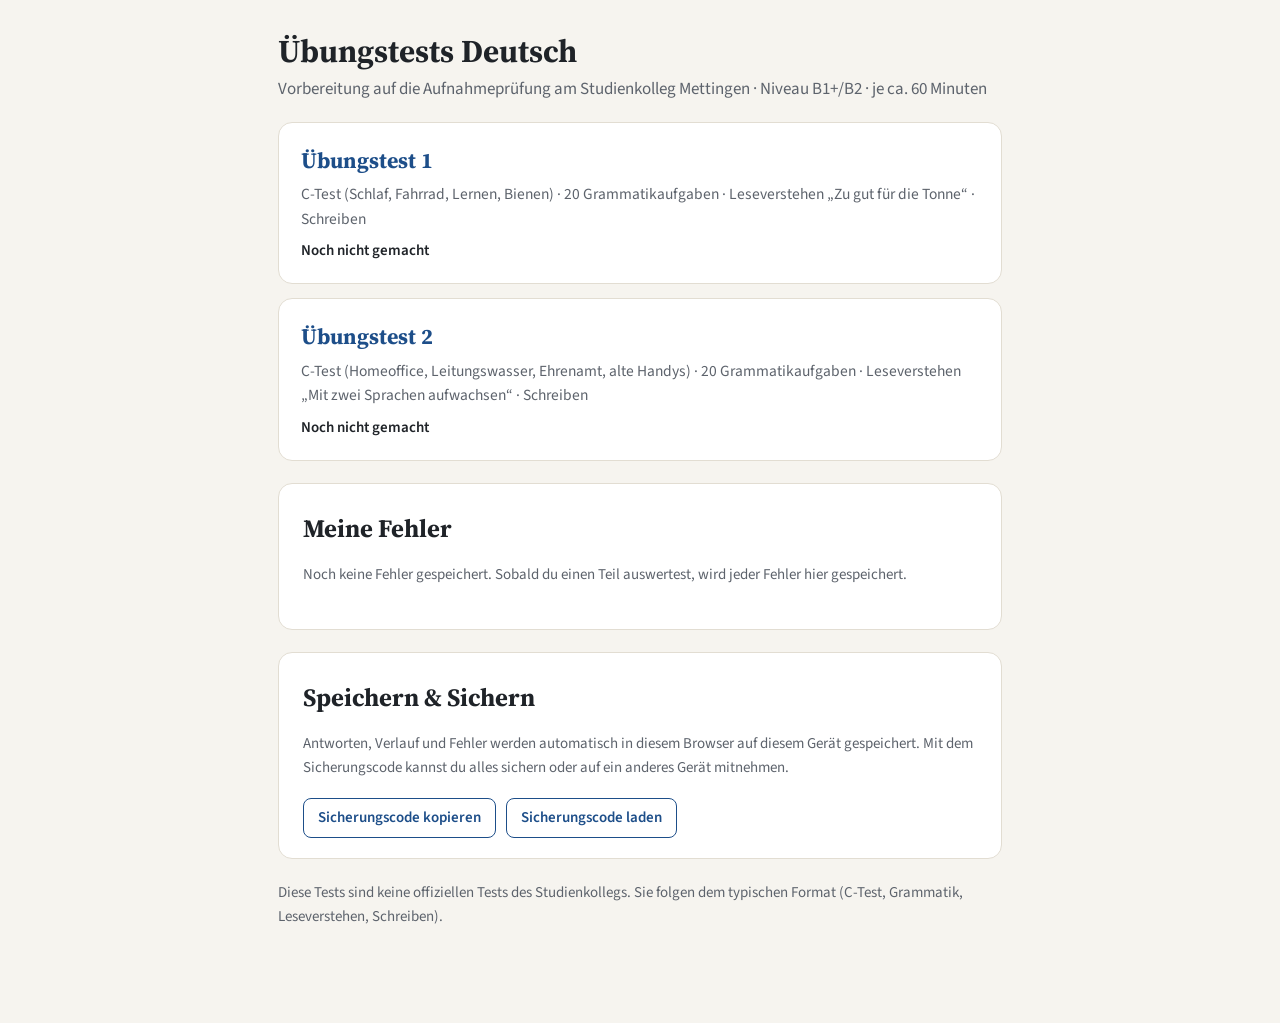
==== Mettingen/index.html @ e2f60149 "Add /Mettingen: German practice tests for the Studienkolleg entrance exam Overview page, two tests (" ====
<!DOCTYPE html>
<html lang="de">
<head>
<meta charset="utf-8">
<meta name="robots" content="noindex, nofollow">
<meta name="viewport" content="width=device-width, initial-scale=1">
<title>Übungstests Deutsch – Studienkolleg Mettingen</title>
<link rel="preconnect" href="https://fonts.googleapis.com">
<link href="https://fonts.googleapis.com/css2?family=Source+Sans+3:wght@400;600;700&family=Source+Serif+4:opsz,wght@8..60,400;8..60,600&display=swap" rel="stylesheet">
<link rel="stylesheet" href="app.css?v=1">
<style>
main{max-width:760px}
a.tcard{display:block; background:var(--card); border:1px solid var(--line); border-radius:14px; padding:20px 22px; margin:14px 0; text-decoration:none; color:inherit; transition:border-color .2s, transform .2s}
a.tcard:hover{border-color:var(--accent); transform:translateY(-2px)}
a.tcard h2{font-size:22px; margin:0 0 4px; color:var(--accent)}
a.tcard p{margin:0; color:var(--muted); font-size:15.5px}
a.tcard .stat{margin-top:8px; font-size:15px; font-weight:600; color:var(--ink)}
.mlist{list-style:none; margin:10px 0 0; padding:0}
.mlist li{padding:10px 0; border-bottom:1px solid var(--line); font-size:15.5px}
.mlist .where{font-size:13px; color:var(--muted); font-weight:600}
.mlist .ctx{font-family:"Source Serif 4",Georgia,serif; margin:2px 0}
.mlist .ctx mark{background:var(--badbg); color:var(--bad); border-radius:3px; padding:0 2px}
.mlist .ans{font-size:14.5px}
.mlist .ans s{color:var(--bad)}
.mlist .ans b{color:var(--ok)}
.mlist .ex{font-size:14px; color:var(--muted)}
.chips{display:flex; gap:8px; flex-wrap:wrap; margin:8px 0}
.chip{font-size:14px; background:var(--accent-soft); border-radius:20px; padding:3px 12px}
</style>
</head>
<body>
<main>
  <h1>Übungstests Deutsch</h1>
  <p class="lead">Vorbereitung auf die Aufnahmeprüfung am Studienkolleg Mettingen · Niveau B1+/B2 · je ca. 60 Minuten</p>

  <div id="tests"></div>

  <section class="card" id="fehler">
    <h2>Meine Fehler</h2>
    <p class="meta" id="mCount"></p>
    <div class="chips" id="mChips"></div>
    <div class="actions" style="margin-top:6px">
      <button type="button" id="exportBtn">Fehler exportieren</button>
      <button type="button" class="ghost" id="viewBtn">Fehler ansehen</button>
    </div>
    <ul class="mlist" id="mList" hidden></ul>
  </section>

  <section class="card">
    <h2>Speichern &amp; Sichern</h2>
    <p class="save-state">Antworten, Verlauf und Fehler werden automatisch in diesem Browser auf diesem Gerät gespeichert. Mit dem Sicherungscode kannst du alles sichern oder auf ein anderes Gerät mitnehmen.</p>
    <div class="actions">
      <button type="button" class="ghost" id="backupBtn">Sicherungscode kopieren</button>
      <button type="button" class="ghost" id="restoreBtn">Sicherungscode laden</button>
    </div>
  </section>

  <p class="meta">Diese Tests sind keine offiziellen Tests des Studienkollegs. Sie folgen dem typischen Format (C-Test, Grammatik, Leseverstehen, Schreiben).</p>
</main>

<script src="common.js?v=1"></script>
<script>
(function(){
const M = window.MT, $ = id => document.getElementById(id);

function render(){
  const s = M.store;
  $('tests').innerHTML = Object.entries(M.TESTS).map(([id, t]) => {
    const h = s.history.filter(x => x.test === id);
    const pct = x => Math.round(x.total / x.max * 100);
    const started = s.tests[id] && (Object.keys(s.tests[id].c || {}).length || Object.keys(s.tests[id].r || {}).length);
    const stat = h.length
      ? `${h.length} ${h.length === 1 ? 'Versuch' : 'Versuche'} · bestes Ergebnis ${Math.max(...h.map(pct))} % · zuletzt ${pct(h[h.length - 1])} %`
      : started ? 'Angefangen – weiter, wo du aufgehört hast' : 'Noch nicht gemacht';
    return `<a class="tcard" href="test.html?t=${id}"><h2>${M.esc(t.title)}</h2><p>${M.esc(t.desc)}</p><div class="stat">${stat}</div></a>`;
  }).join('');

  const ms = s.mistakes;
  $('mCount').textContent = ms.length
    ? `Gespeicherte Fehler: ${ms.length}. Exportiere sie als Datei für deinen Lernzettel.`
    : 'Noch keine Fehler gespeichert. Sobald du einen Teil auswertest, wird jeder Fehler hier gespeichert.';
  const byPart = {}; ms.forEach(m => byPart[m.part] = (byPart[m.part] || 0) + 1);
  $('mChips').innerHTML = Object.entries(M.PARTS).filter(([k]) => byPart[k]).map(([k, n]) => `<span class="chip">${n}: ${byPart[k]}</span>`).join('');
  $('exportBtn').hidden = $('viewBtn').hidden = !ms.length;
  if (!ms.length) $('mList').hidden = true;
  $('mList').innerHTML = ms.slice().reverse().map(m => {
    const ctx = M.esc(m.context).replace(/\[\[(.*?)\]\]/, (_, x) => `<mark>${x}</mark>`);
    const d = new Date(m.at);
    return `<li><div class="where">${M.esc((M.TESTS[m.test] || {}).title || m.test)} · ${M.esc(M.PARTS[m.part])} · ${M.esc(m.label)} · ${d.toLocaleDateString('de-DE')}</div>
      <div class="ctx">${ctx}</div>
      <div class="ans">${m.typed ? `Deine Antwort: <s>${M.esc(m.typed)}</s> · ` : 'Leer gelassen · '}Richtig: <b>${M.esc(m.correct)}</b></div>
      ${m.expl ? `<div class="ex">${M.esc(m.expl)}</div>` : ''}</li>`;
  }).join('');
}
$('exportBtn').onclick = () => M.downloadMistakes();
$('viewBtn').onclick = () => { const l = $('mList'); l.hidden = !l.hidden; $('viewBtn').textContent = l.hidden ? 'Fehler ansehen' : 'Fehler ausblenden'; };
$('backupBtn').onclick = () => M.showBackup();
$('restoreBtn').onclick = () => M.askBackup(render);
window.addEventListener('pageshow', () => { M.reload(); render(); });
render();
})();
</script>
</body>
</html>
---- Mettingen/app.css ----
:root{
  --bg:#f6f4ef; --card:#ffffff; --ink:#1f2328; --muted:#5d636c; --line:#e2ddd2;
  --accent:#1d4e89; --accent-soft:#e8eef7;
  --ok:#1a7f37; --okbg:#e6f4ea; --bad:#b42318; --badbg:#fdecea;
}
@media (prefers-color-scheme: dark){
  :root{
    --bg:#15171b; --card:#1e2127; --ink:#e9e7e2; --muted:#a2a7af; --line:#33373e;
    --accent:#86b4ee; --accent-soft:#223047;
    --ok:#62c47a; --okbg:#1b3022; --bad:#ff8a80; --badbg:#3a1f1e;
  }
}
*{box-sizing:border-box}
html{scroll-behavior:smooth; scroll-padding-top:76px}
body{margin:0; background:var(--bg); color:var(--ink); font:17px/1.6 "Source Sans 3",system-ui,sans-serif}
header.top{position:sticky; top:0; z-index:10; background:var(--card); border-bottom:1px solid var(--line)}
.top-inner{max-width:880px; margin:0 auto; padding:10px 18px; display:flex; align-items:center; gap:14px; flex-wrap:wrap}
.brand{font-weight:700; font-size:16px; margin-right:auto}
nav a{color:var(--muted); text-decoration:none; font-size:15px; margin-right:12px; font-weight:600}
nav a:hover{color:var(--accent)}
.timer{display:flex; align-items:center; gap:8px; font-variant-numeric:tabular-nums}
.timer .clock{font-weight:700; font-size:18px; min-width:58px; text-align:right}
.timer .clock.low{color:var(--bad)}
button{font:inherit; font-weight:600; font-size:15px; border-radius:8px; border:1px solid var(--accent); background:var(--accent); color:#fff; padding:7px 14px; cursor:pointer}
@media (prefers-color-scheme: dark){ button{color:#10151c} }
button.ghost{background:transparent; color:var(--accent)}
button:hover{filter:brightness(1.08)}
main{max-width:880px; margin:0 auto; padding:24px 18px 80px}
h1{font-family:"Source Serif 4",Georgia,serif; font-size:32px; line-height:1.2; margin:8px 0 6px}
h2{font-family:"Source Serif 4",Georgia,serif; font-size:25px; margin:0 0 4px}
h3{font-size:18px; margin:22px 0 6px}
.lead{color:var(--muted); margin:0 0 18px}
section.card{background:var(--card); border:1px solid var(--line); border-radius:14px; padding:24px 24px 20px; margin:22px 0}
.meta{color:var(--muted); font-size:15px; margin-bottom:14px}
.note{background:var(--accent-soft); border-radius:10px; padding:12px 16px; font-size:15.5px; margin:14px 0}
.note ul{margin:6px 0 0; padding-left:20px}
.ctext{font-family:"Source Serif 4",Georgia,serif; font-size:18px; line-height:2.15; margin:0 0 6px}
.gap{white-space:nowrap}
.gap input{font:inherit; font-size:17px; border:none; border-bottom:2px solid var(--muted); background:transparent; color:var(--ink); padding:0 2px; outline:none; border-radius:0}
.gap input:focus{border-bottom-color:var(--accent); background:var(--accent-soft)}
.gap input.ok{border-bottom-color:var(--ok); background:var(--okbg); color:var(--ok)}
.gap input.bad{border-bottom-color:var(--bad); background:var(--badbg); color:var(--bad)}
.sol{font-family:"Source Sans 3",sans-serif; font-size:13px; font-weight:700; color:var(--ok); vertical-align:super; margin-left:1px}
.q{padding:14px 0; border-top:1px solid var(--line)}
.q:first-of-type{border-top:none}
.qt{margin-bottom:8px}
.blank{letter-spacing:1px; color:var(--muted)}
.opts{display:flex; flex-direction:column; gap:4px}
.opts.row{flex-direction:row; flex-wrap:wrap; gap:8px}
.opt{display:flex; align-items:flex-start; gap:8px; padding:6px 10px; border-radius:8px; border:1px solid transparent; cursor:pointer}
.opt:hover{background:var(--accent-soft)}
.opt input{margin-top:6px; accent-color:var(--accent)}
.opt.ok{background:var(--okbg); border-color:var(--ok)}
.opt.bad{background:var(--badbg); border-color:var(--bad)}
.expl{font-size:15px; color:var(--muted); margin-top:6px; padding-left:10px; border-left:3px solid var(--line)}
.reading{font-family:"Source Serif 4",Georgia,serif; font-size:17.5px; line-height:1.75; border:1px solid var(--line); border-radius:10px; padding:18px 22px; margin:8px 0 18px}
.reading h3{font-family:"Source Serif 4",Georgia,serif; margin-top:0; font-size:21px}
.reading p{margin:0 0 12px}
.reading .pn{font-family:"Source Sans 3",sans-serif; font-size:13px; color:var(--muted); font-weight:700; margin-right:6px}
textarea{width:100%; min-height:200px; font:inherit; color:var(--ink); background:var(--bg); border:1px solid var(--line); border-radius:10px; padding:12px 14px; resize:vertical}
textarea:focus{outline:2px solid var(--accent); border-color:transparent}
.actions{display:flex; gap:10px; align-items:center; flex-wrap:wrap; margin-top:18px}
.score{font-weight:700; font-size:17px}
.score.good{color:var(--ok)} .score.mid{color:#b26a00} .score.low{color:var(--bad)}
@media (prefers-color-scheme: dark){ .score.mid{color:#f0b35a} }
.model{background:var(--okbg); border-radius:10px; padding:14px 18px; margin-top:14px; font-family:"Source Serif 4",Georgia,serif}
.check li{margin:3px 0}
table.res{width:100%; border-collapse:collapse; margin:10px 0}
table.res td{padding:9px 6px; border-bottom:1px solid var(--line)}
table.res td.n{text-align:right; font-variant-numeric:tabular-nums; font-weight:700}
.bar{height:10px; background:var(--line); border-radius:6px; overflow:hidden; margin-top:4px}
.bar span{display:block; height:100%; background:var(--accent); width:0; transition:width .4s}
.banner{display:none; background:var(--badbg); color:var(--bad); font-weight:700; text-align:center; padding:8px}
.banner.show{display:block}
@media (max-width:600px){
  nav{display:none}
  section.card{padding:18px 16px}
  h1{font-size:26px}
  .ctext{font-size:17px}
}

/* ---- shared additions ---- */
a{color:var(--accent)}
.back{font-size:15px; font-weight:600; text-decoration:none; color:var(--muted)}
.back:hover{color:var(--accent)}
.toast{position:fixed; left:50%; bottom:24px; transform:translateX(-50%) translateY(20px); background:var(--ink); color:var(--bg); padding:10px 18px; border-radius:10px; font-size:15px; font-weight:600; opacity:0; pointer-events:none; transition:all .25s; z-index:50; max-width:90vw; text-align:center}
.toast.show{opacity:1; transform:translateX(-50%) translateY(0)}
.scrim{position:fixed; inset:0; background:rgba(0,0,0,.45); display:flex; align-items:center; justify-content:center; padding:18px; z-index:40}
.modal{background:var(--card); border-radius:14px; padding:20px; width:100%; max-width:520px; box-shadow:0 10px 40px rgba(0,0,0,.25)}
.modal p{margin:0 0 12px}
.modal textarea{min-height:140px; font:13px/1.4 ui-monospace,Menlo,monospace; word-break:break-all}
.modal .row{display:flex; justify-content:flex-end; gap:10px; margin-top:12px}
.save-state{font-size:15px; color:var(--muted)}
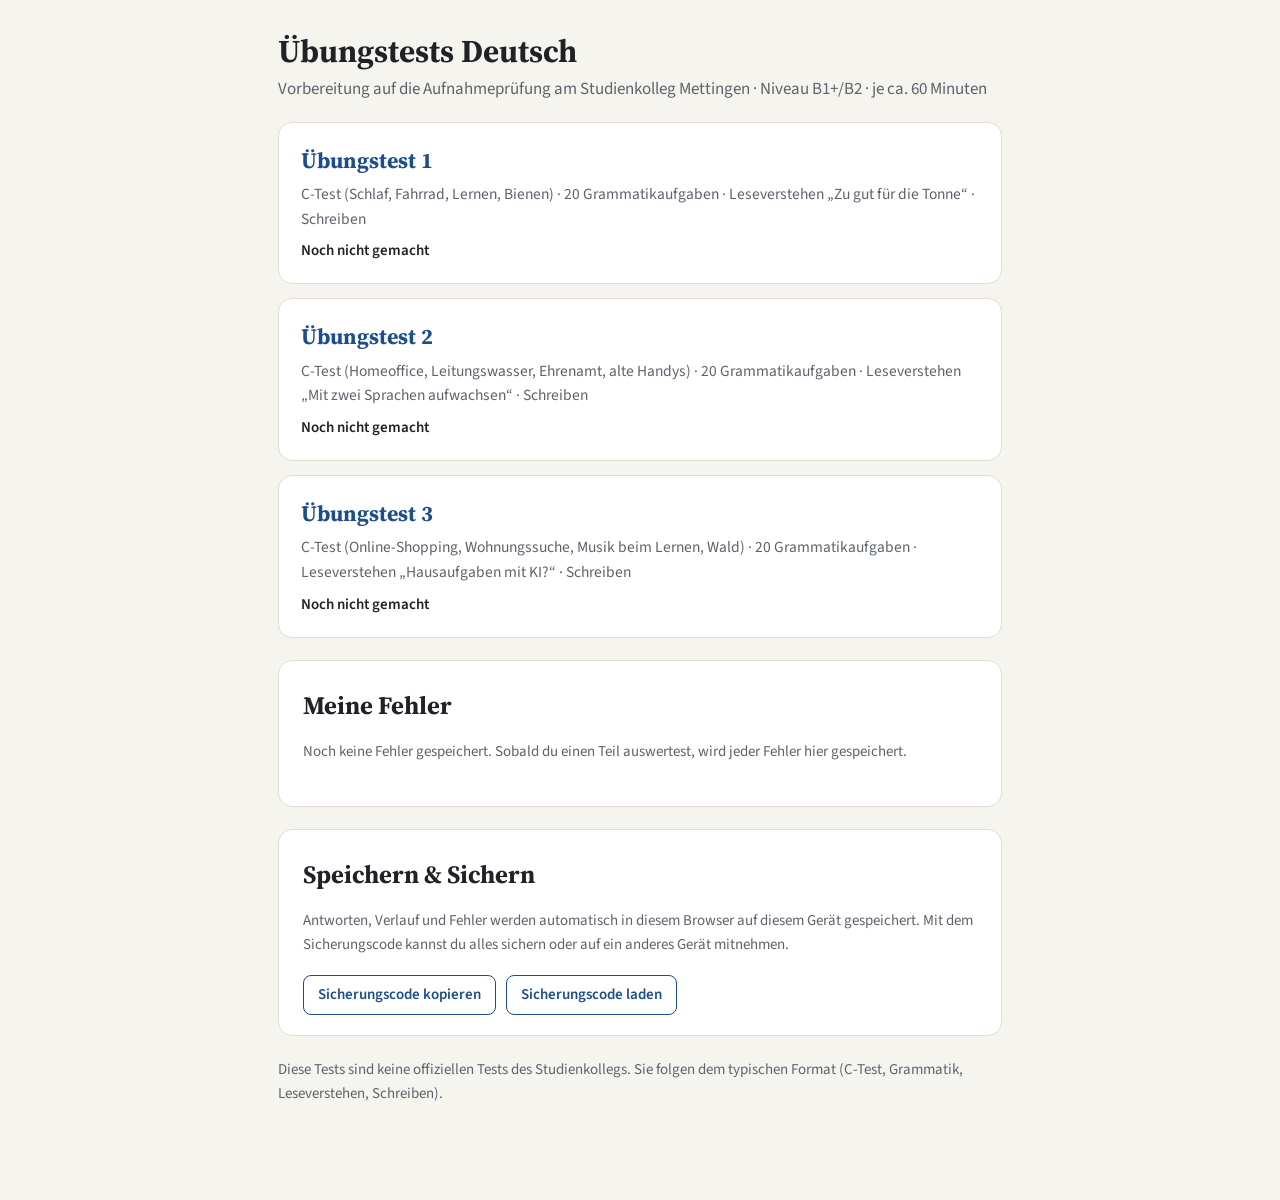
==== commit 19e9e887: "Mettingen: add Übungstest 3, fix duplicated writing prompt Co-Authored-By: Claude Opus 5.5 <noreply@" ====
--- a/Mettingen/index.html
+++ b/Mettingen/index.html
@@ -58,7 +58,7 @@
   <p class="meta">Diese Tests sind keine offiziellen Tests des Studienkollegs. Sie folgen dem typischen Format (C-Test, Grammatik, Leseverstehen, Schreiben).</p>
 </main>
 
-<script src="common.js?v=1"></script>
+<script src="common.js?v=2"></script>
 <script>
 (function(){
 const M = window.MT, $ = id => document.getElementById(id);
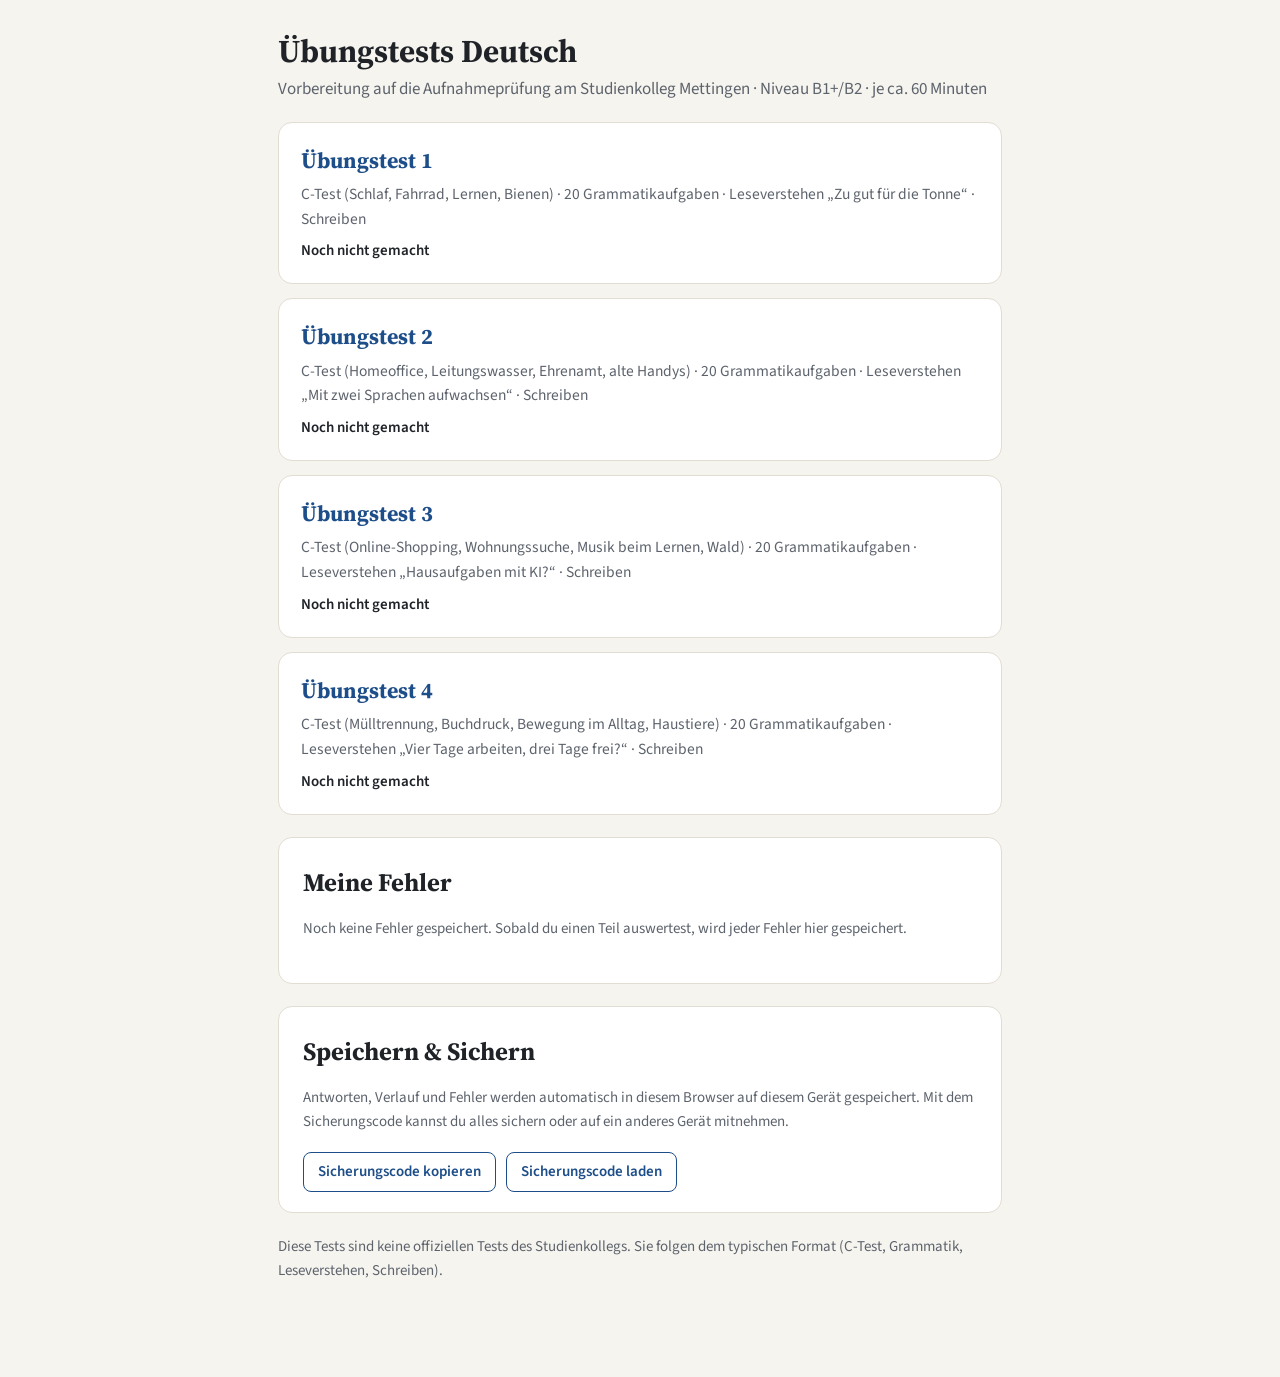
==== commit 43b794e2: "Mettingen: add Übungstest 4 Co-Authored-By: Claude Opus 5.5 <noreply@anthropic.com> Claude-Session: " ====
--- a/Mettingen/index.html
+++ b/Mettingen/index.html
@@ -58,7 +58,7 @@
   <p class="meta">Diese Tests sind keine offiziellen Tests des Studienkollegs. Sie folgen dem typischen Format (C-Test, Grammatik, Leseverstehen, Schreiben).</p>
 </main>
 
-<script src="common.js?v=2"></script>
+<script src="common.js?v=3"></script>
 <script>
 (function(){
 const M = window.MT, $ = id => document.getElementById(id);
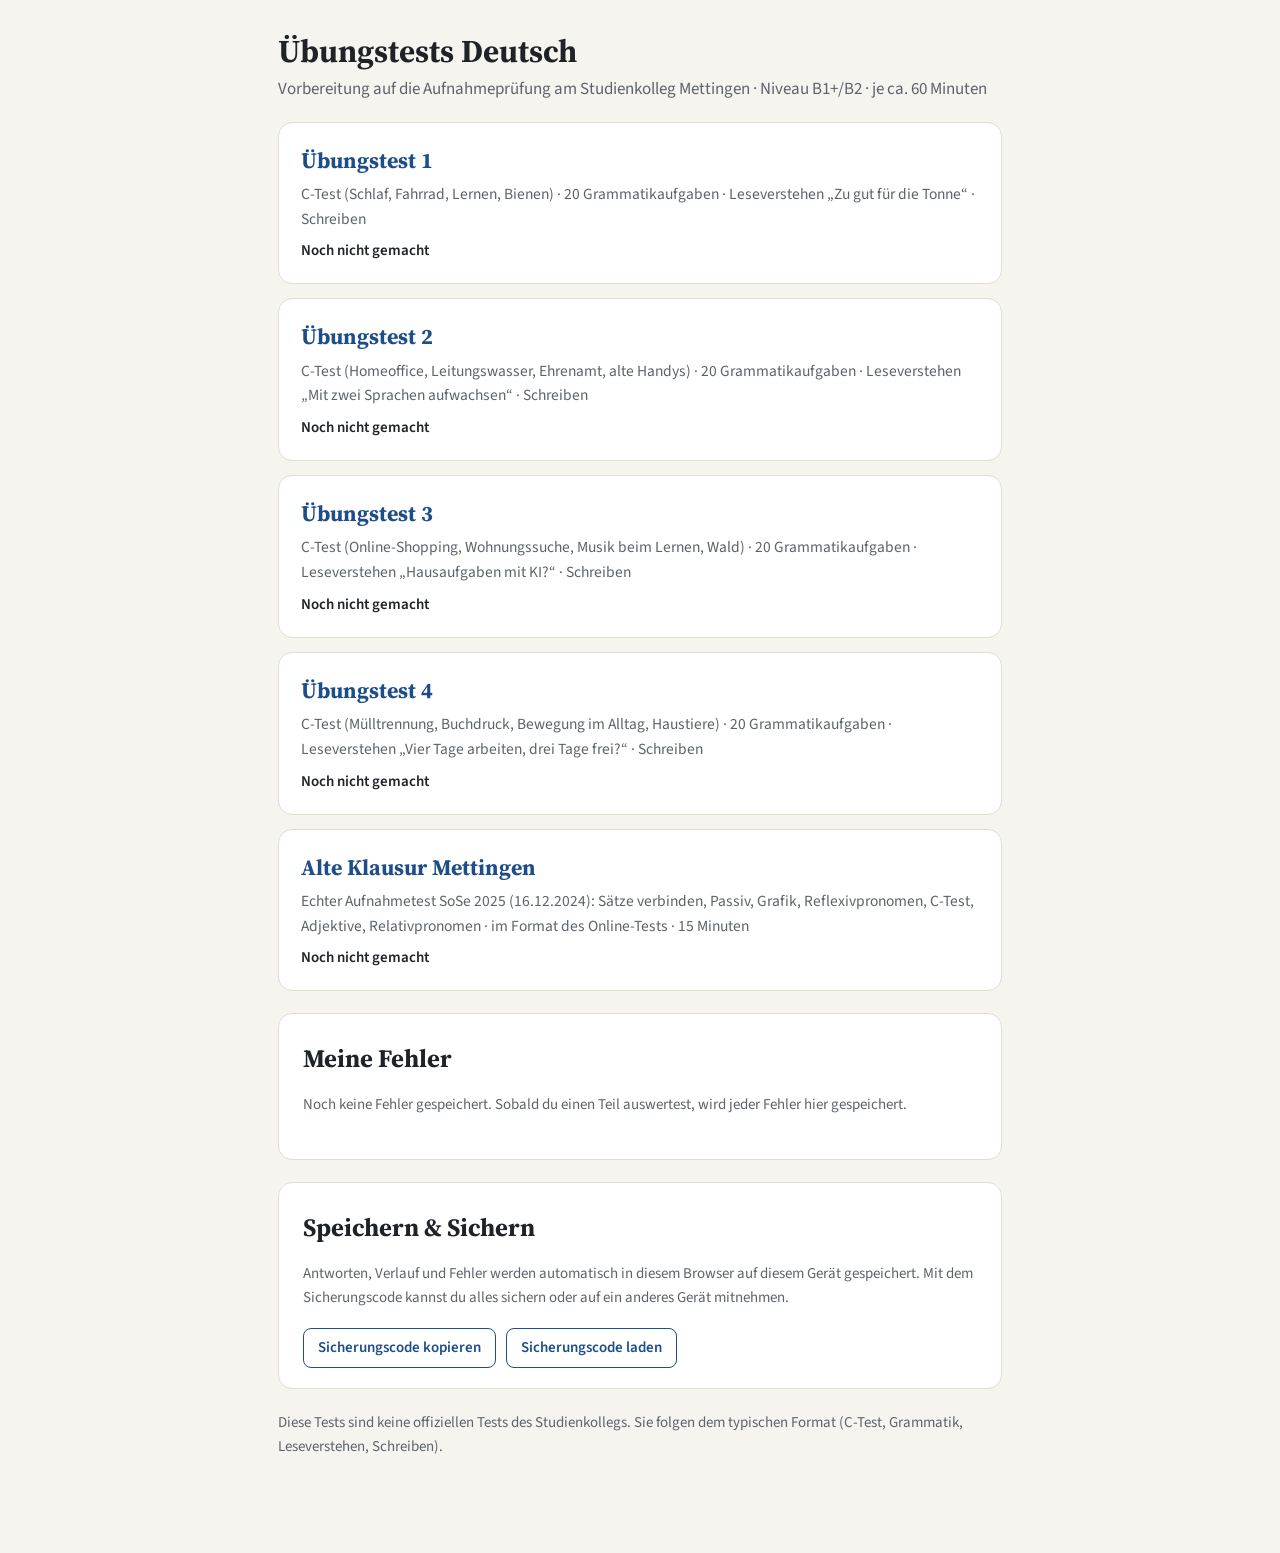
==== commit da5c6301: "Mettingen: add 'Alte Klausur Mettingen' (real SoSe 2025 entrance test, Moodle-style tasks) New klaus" ====
--- a/Mettingen/index.html
+++ b/Mettingen/index.html
@@ -58,7 +58,7 @@
   <p class="meta">Diese Tests sind keine offiziellen Tests des Studienkollegs. Sie folgen dem typischen Format (C-Test, Grammatik, Leseverstehen, Schreiben).</p>
 </main>
 
-<script src="common.js?v=3"></script>
+<script src="common.js?v=4"></script>
 <script>
 (function(){
 const M = window.MT, $ = id => document.getElementById(id);
@@ -72,7 +72,7 @@
     const stat = h.length
       ? `${h.length} ${h.length === 1 ? 'Versuch' : 'Versuche'} · bestes Ergebnis ${Math.max(...h.map(pct))} % · zuletzt ${pct(h[h.length - 1])} %`
       : started ? 'Angefangen – weiter, wo du aufgehört hast' : 'Noch nicht gemacht';
-    return `<a class="tcard" href="test.html?t=${id}"><h2>${M.esc(t.title)}</h2><p>${M.esc(t.desc)}</p><div class="stat">${stat}</div></a>`;
+    return `<a class="tcard" href="${t.page || 'test.html?t=' + id}"><h2>${M.esc(t.title)}</h2><p>${M.esc(t.desc)}</p><div class="stat">${stat}</div></a>`;
   }).join('');
 
   const ms = s.mistakes;
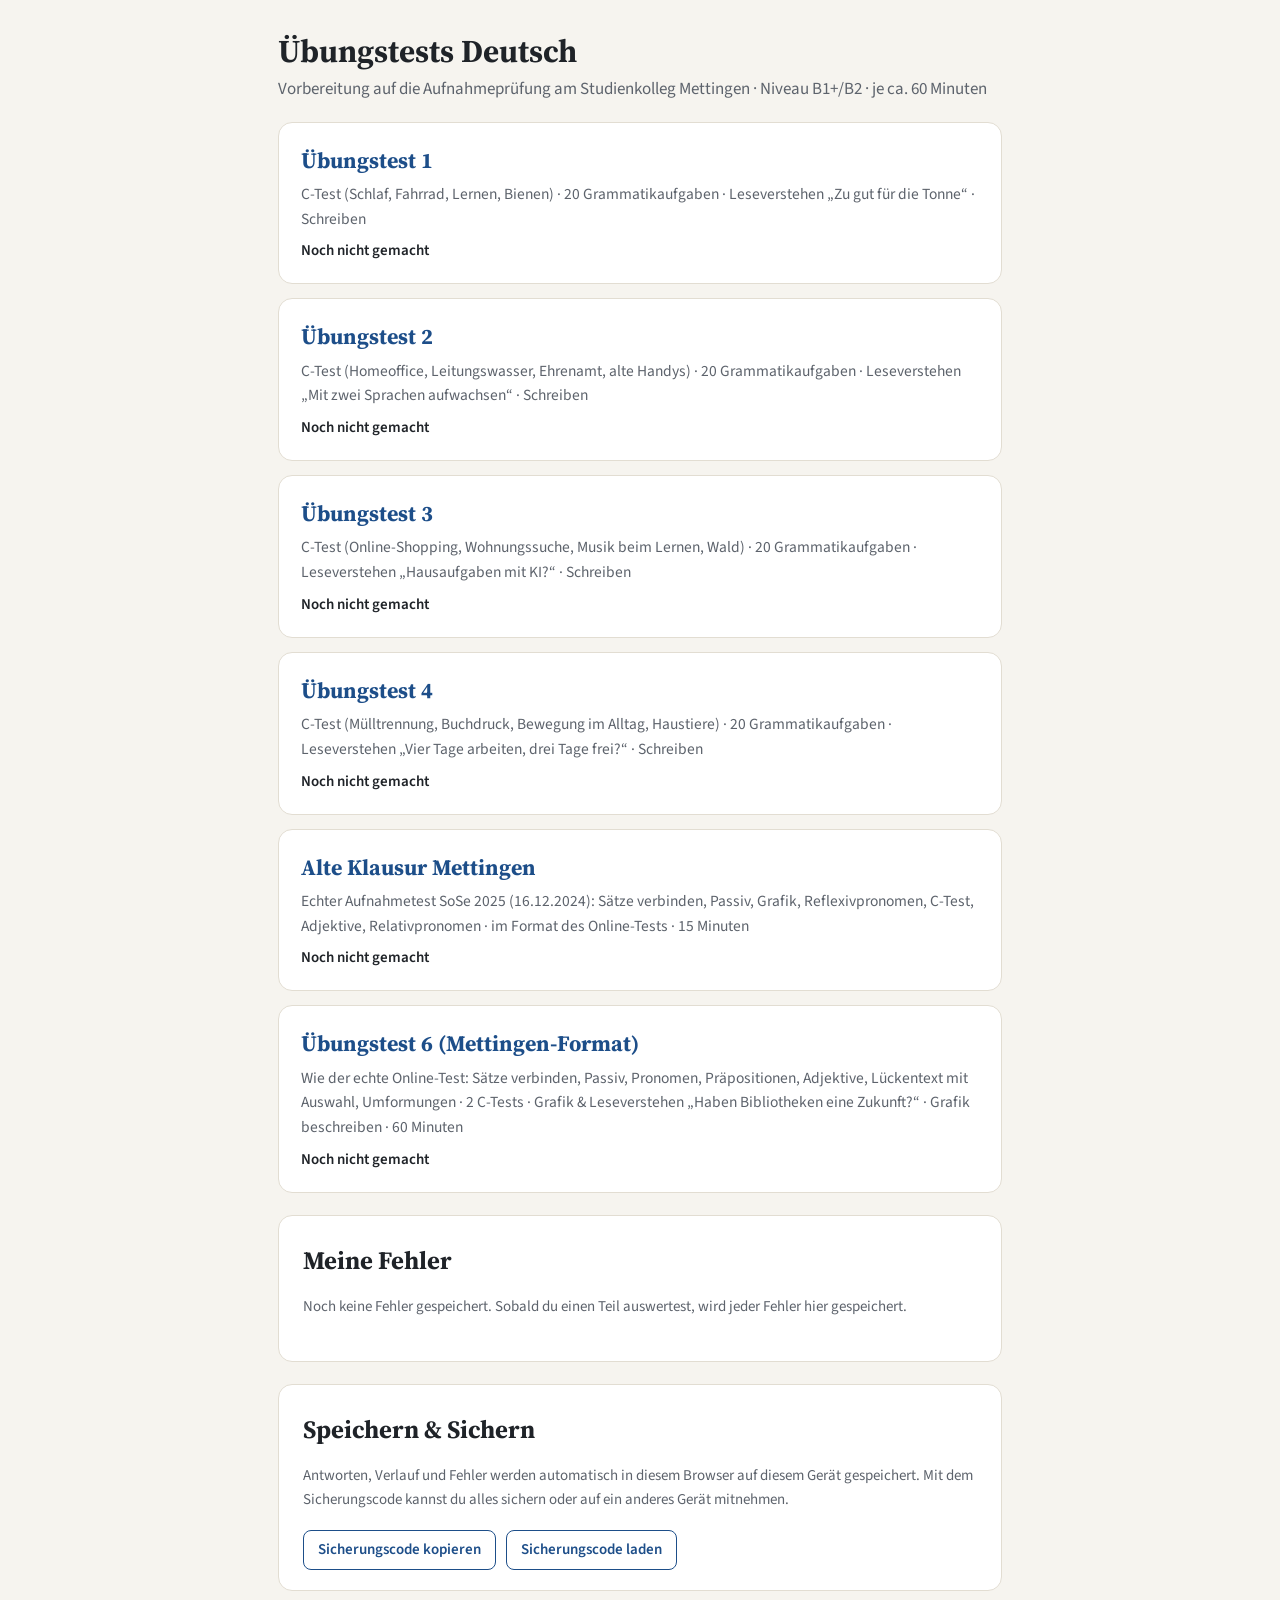
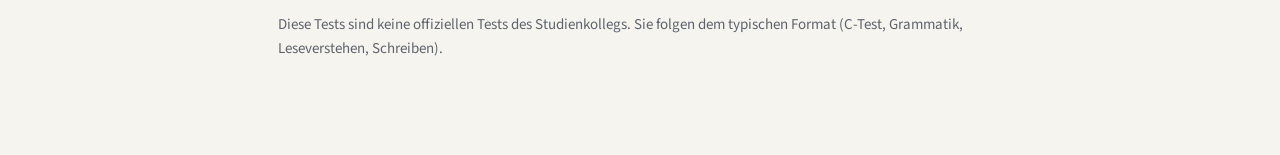
==== commit 9d96509a: "Mettingen: add Übungstest 6 in the real online-test format Exam engine: section headings, multi-ques" ====
--- a/Mettingen/index.html
+++ b/Mettingen/index.html
@@ -58,7 +58,7 @@
   <p class="meta">Diese Tests sind keine offiziellen Tests des Studienkollegs. Sie folgen dem typischen Format (C-Test, Grammatik, Leseverstehen, Schreiben).</p>
 </main>
 
-<script src="common.js?v=4"></script>
+<script src="common.js?v=5"></script>
 <script>
 (function(){
 const M = window.MT, $ = id => document.getElementById(id);
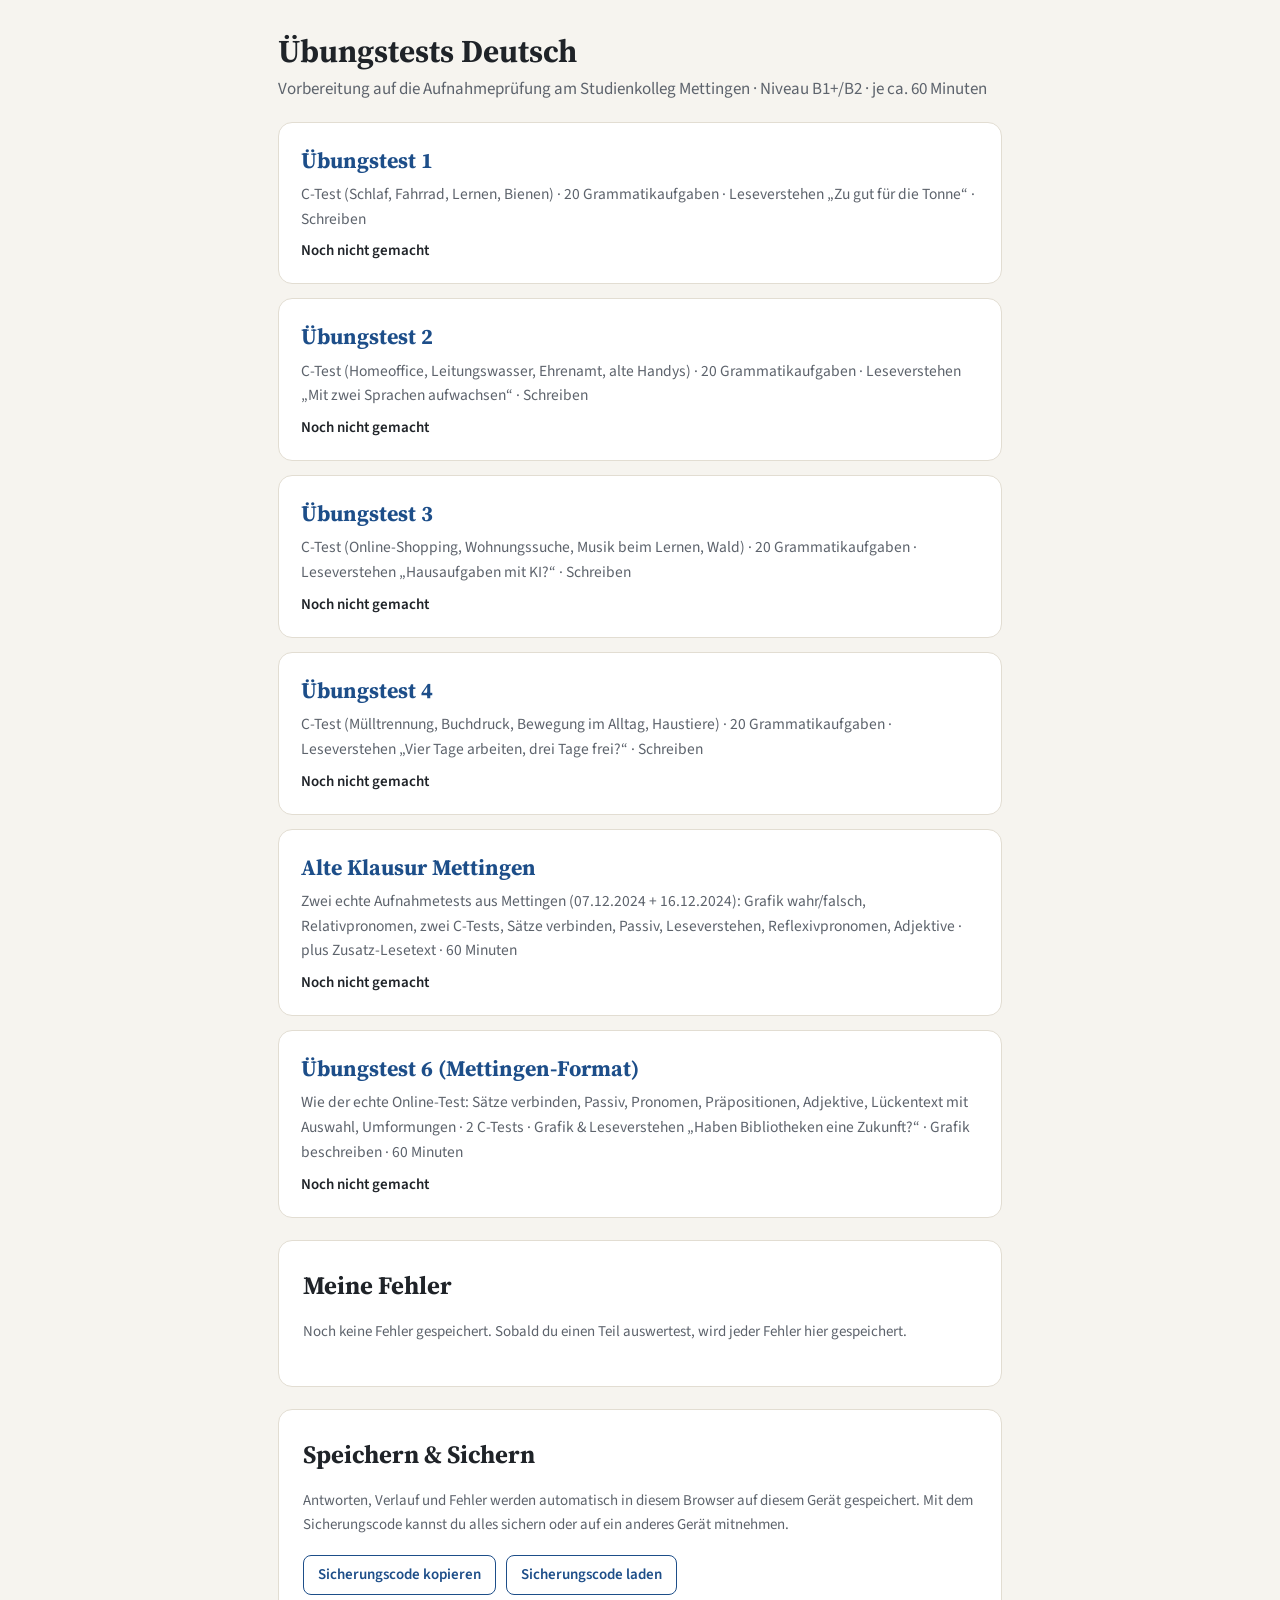
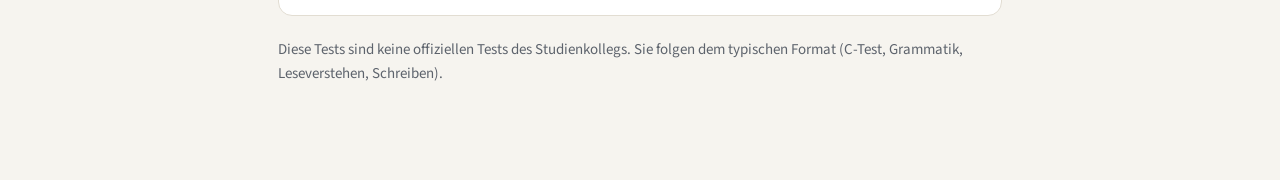
==== commit 09a47aac: "Mettingen: rebuild 'Alte Klausur Mettingen' from both real exams (07.12. + 16.12.2024) Adds the 07.1" ====
--- a/Mettingen/index.html
+++ b/Mettingen/index.html
@@ -58,7 +58,7 @@
   <p class="meta">Diese Tests sind keine offiziellen Tests des Studienkollegs. Sie folgen dem typischen Format (C-Test, Grammatik, Leseverstehen, Schreiben).</p>
 </main>
 
-<script src="common.js?v=5"></script>
+<script src="common.js?v=6"></script>
 <script>
 (function(){
 const M = window.MT, $ = id => document.getElementById(id);
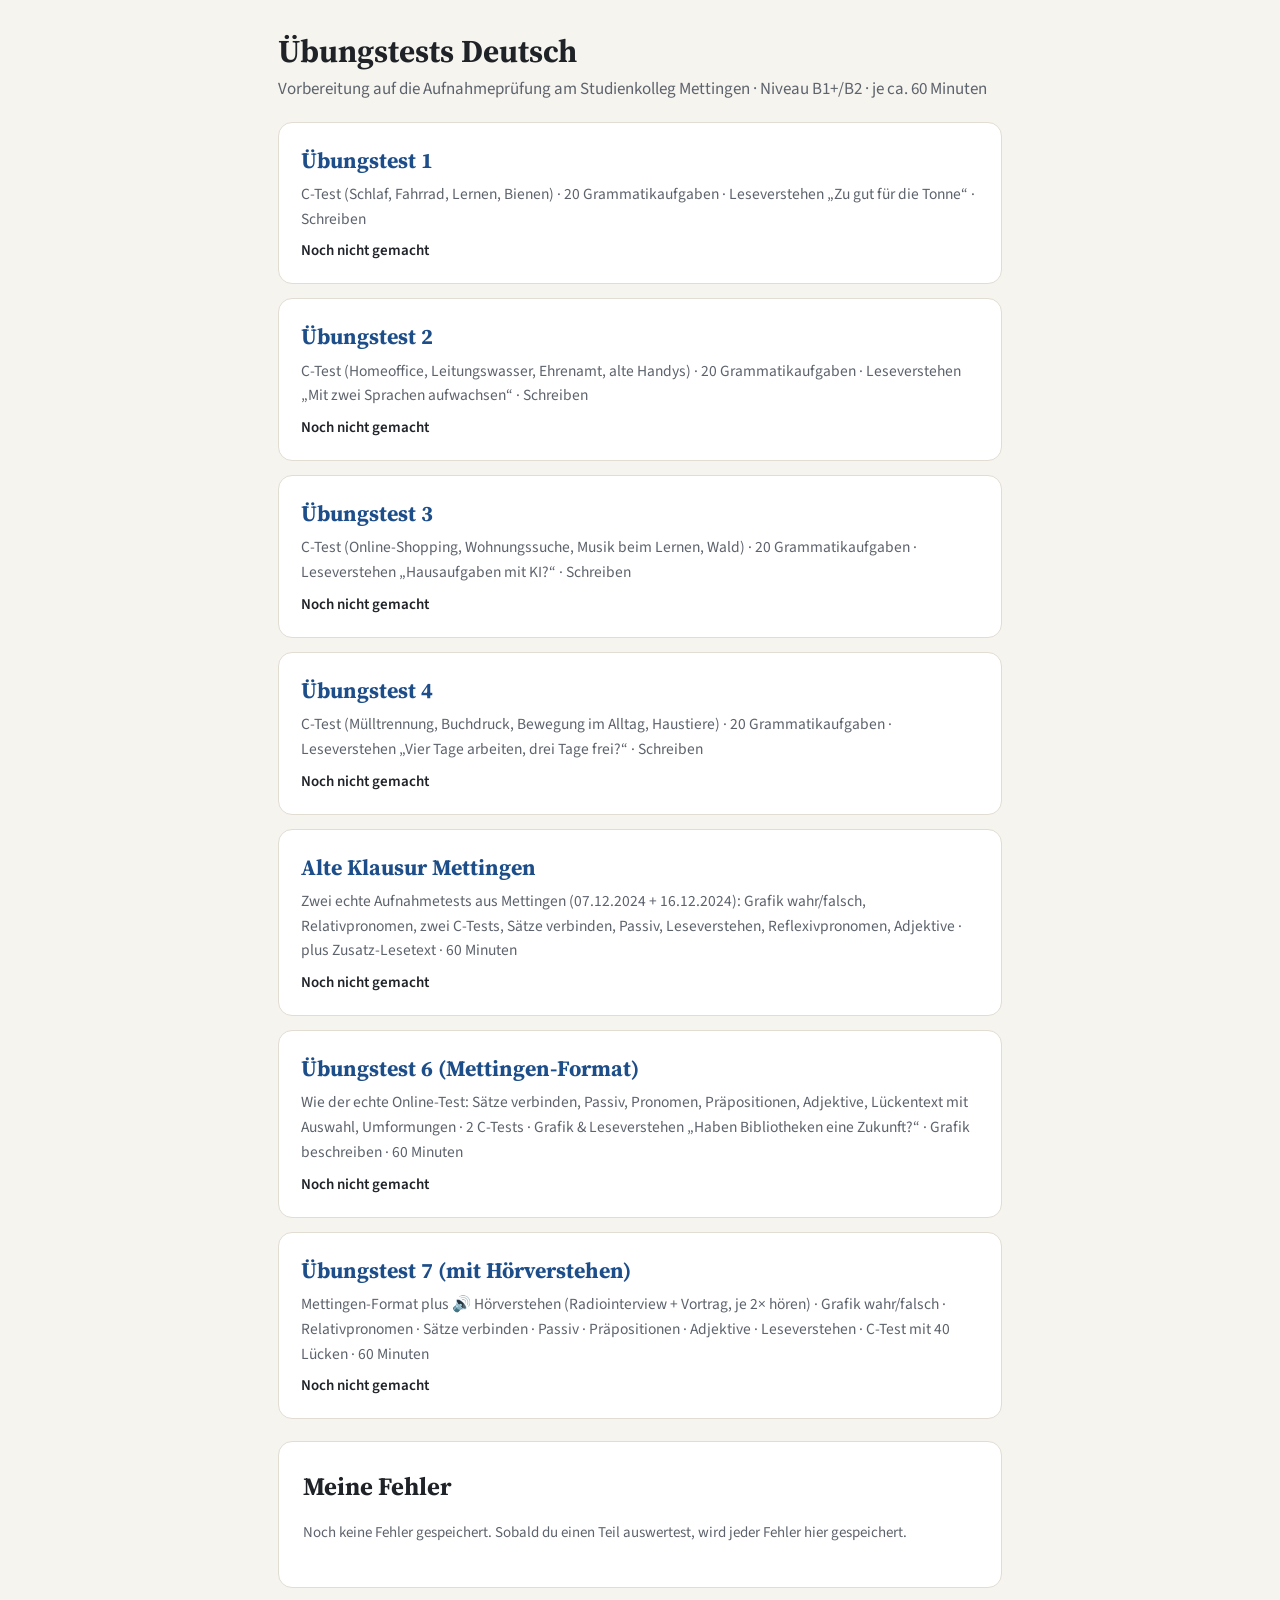
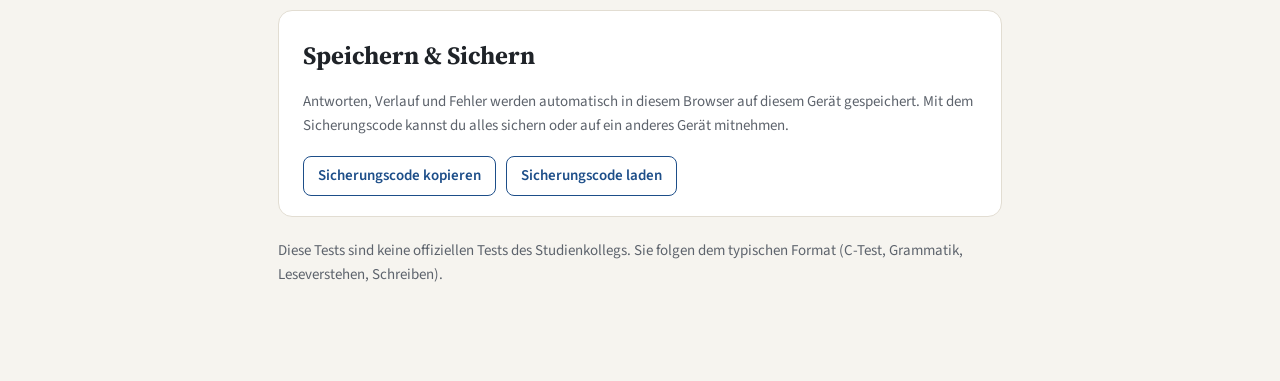
==== commit 2db1a954: "Mettingen: add Übungstest 7 with listening comprehension Exam engine: listening tasks read aloud wit" ====
--- a/Mettingen/index.html
+++ b/Mettingen/index.html
@@ -58,7 +58,7 @@
   <p class="meta">Diese Tests sind keine offiziellen Tests des Studienkollegs. Sie folgen dem typischen Format (C-Test, Grammatik, Leseverstehen, Schreiben).</p>
 </main>
 
-<script src="common.js?v=6"></script>
+<script src="common.js?v=7"></script>
 <script>
 (function(){
 const M = window.MT, $ = id => document.getElementById(id);
